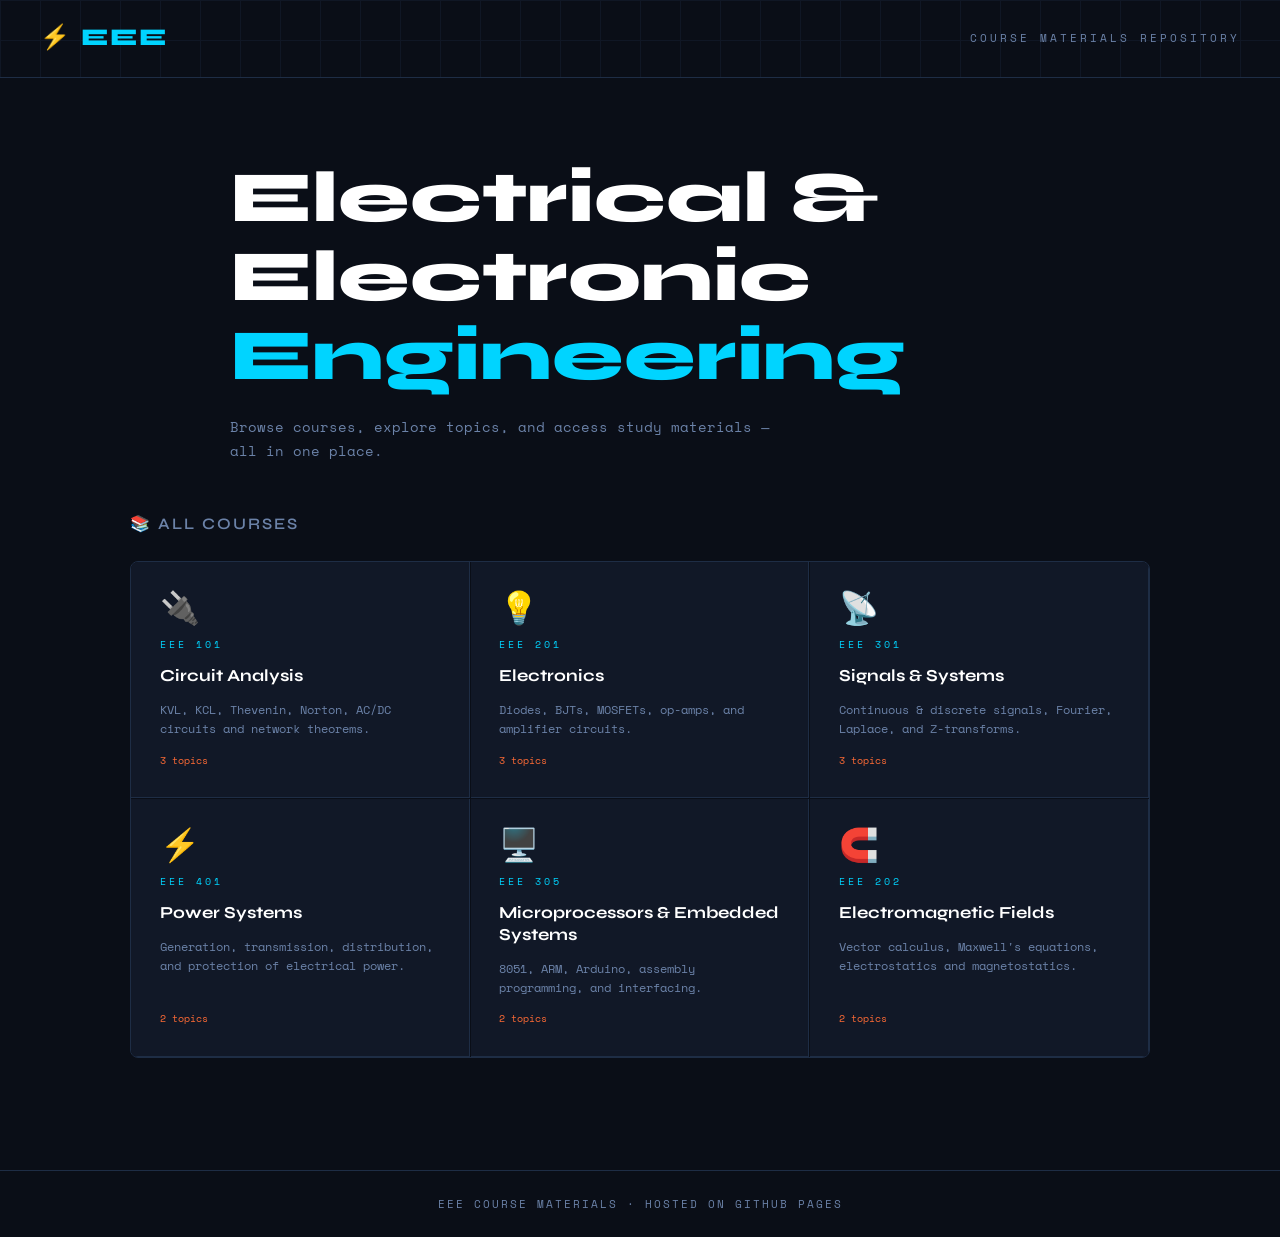
==== index.html @ 3b4bffeb "updated" ====
<!DOCTYPE html>
<html lang="en">
<head>
  <meta charset="UTF-8" />
  <meta name="viewport" content="width=device-width, initial-scale=1.0"/>
  <title>EEE Course Materials</title>
  <link rel="stylesheet" href="css/style.css" />
  <link href="https://fonts.googleapis.com/css2?family=Space+Mono:wght@400;700&family=Syne:wght@400;600;800&display=swap" rel="stylesheet"/>
</head>
<body>

  <header>
    <div class="header-inner">
      <div class="logo">⚡ EEE</div>
      <div class="tagline">Course Materials Repository</div>
    </div>
    <div class="header-grid-bg"></div>
  </header>

  <main>
    <section class="hero">
      <h1>Electrical &amp; Electronic<br/><span>Engineering</span></h1>
      <p class="subtitle">Browse courses, explore topics, and access study materials — all in one place.</p>
    </section>

    <section class="courses-section">
      <h2 class="section-title">📚 All Courses</h2>
      <div class="courses-grid" id="courses-grid">
        <!-- Populated by JS -->
      </div>
    </section>
  </main>

  <footer>
    <p>EEE Course Materials · Hosted on GitHub Pages</p>
  </footer>

  <script src="js/courses.js"></script>
  <script src="js/main.js"></script>
</body>
</html>
---- css/style.css ----
/* ===== RESET & BASE ===== */
*, *::before, *::after { box-sizing: border-box; margin: 0; padding: 0; }

:root {
  --bg: #0a0e17;
  --surface: #111827;
  --surface2: #1a2236;
  --border: #1e2d45;
  --accent: #00d4ff;
  --accent2: #ff6b35;
  --text: #e8f0fe;
  --muted: #6b82a8;
  --green: #00e676;
  --yellow: #ffd740;
  --font-head: 'Syne', sans-serif;
  --font-mono: 'Space Mono', monospace;
}

html { scroll-behavior: smooth; }

body {
  background: var(--bg);
  color: var(--text);
  font-family: var(--font-mono);
  min-height: 100vh;
  display: flex;
  flex-direction: column;
  line-height: 1.6;
}

a { color: inherit; text-decoration: none; }

/* ===== HEADER ===== */
header {
  position: relative;
  border-bottom: 1px solid var(--border);
  overflow: hidden;
  padding: 0;
}

.header-inner {
  position: relative;
  z-index: 2;
  display: flex;
  align-items: center;
  justify-content: space-between;
  padding: 1.2rem 2.5rem;
}

.logo {
  font-family: var(--font-head);
  font-weight: 800;
  font-size: 1.5rem;
  color: var(--accent);
  letter-spacing: 2px;
}

.tagline {
  font-size: 0.7rem;
  color: var(--muted);
  letter-spacing: 3px;
  text-transform: uppercase;
}

.header-grid-bg {
  position: absolute;
  inset: 0;
  background-image:
    linear-gradient(var(--border) 1px, transparent 1px),
    linear-gradient(90deg, var(--border) 1px, transparent 1px);
  background-size: 40px 40px;
  opacity: 0.3;
}

.back-btn {
  font-size: 0.75rem;
  color: var(--accent);
  letter-spacing: 1px;
  padding: 0.4rem 0.9rem;
  border: 1px solid var(--accent);
  border-radius: 4px;
  transition: all 0.2s;
}
.back-btn:hover {
  background: var(--accent);
  color: var(--bg);
}

/* ===== HERO ===== */
.hero {
  padding: 5rem 2.5rem 3rem;
  max-width: 900px;
  margin: 0 auto;
  width: 100%;
}

.hero h1 {
  font-family: var(--font-head);
  font-size: clamp(2.5rem, 6vw, 4.5rem);
  font-weight: 800;
  line-height: 1.1;
  margin-bottom: 1.2rem;
  color: #fff;
}

.hero h1 span {
  color: var(--accent);
  display: block;
}

.subtitle {
  font-size: 0.85rem;
  color: var(--muted);
  max-width: 560px;
  line-height: 1.8;
}

.course-hero, .topic-hero {
  padding-top: 3rem;
  padding-bottom: 2rem;
}

.course-badge {
  display: inline-block;
  font-size: 0.65rem;
  letter-spacing: 3px;
  text-transform: uppercase;
  color: var(--accent2);
  border: 1px solid var(--accent2);
  padding: 0.25rem 0.7rem;
  border-radius: 3px;
  margin-bottom: 1rem;
}

/* ===== MAIN ===== */
main {
  flex: 1;
  max-width: 1100px;
  margin: 0 auto;
  width: 100%;
  padding-bottom: 4rem;
}

/* ===== SECTION TITLE ===== */
.section-title {
  font-family: var(--font-head);
  font-size: 1rem;
  font-weight: 600;
  letter-spacing: 2px;
  text-transform: uppercase;
  color: var(--muted);
  padding: 0 2.5rem;
  margin-bottom: 1.5rem;
}

/* ===== COURSES GRID ===== */
.courses-section {
  padding: 0 0 3rem;
}

.courses-grid {
  display: grid;
  grid-template-columns: repeat(auto-fill, minmax(280px, 1fr));
  gap: 1px;
  border: 1px solid var(--border);
  margin: 0 2.5rem;
  overflow: hidden;
  border-radius: 8px;
}

.course-card {
  background: var(--surface);
  padding: 1.8rem;
  cursor: pointer;
  transition: background 0.2s, transform 0.15s;
  border-right: 1px solid var(--border);
  border-bottom: 1px solid var(--border);
  display: flex;
  flex-direction: column;
  gap: 0.8rem;
}
.course-card:hover {
  background: var(--surface2);
  transform: translateY(-2px);
}

.course-card .card-icon {
  font-size: 2rem;
  line-height: 1;
}

.course-card .card-code {
  font-size: 0.65rem;
  letter-spacing: 3px;
  color: var(--accent);
  text-transform: uppercase;
}

.course-card .card-name {
  font-family: var(--font-head);
  font-size: 1.05rem;
  font-weight: 700;
  color: #fff;
  line-height: 1.3;
}

.course-card .card-desc {
  font-size: 0.72rem;
  color: var(--muted);
  line-height: 1.7;
}

.course-card .card-meta {
  font-size: 0.65rem;
  color: var(--accent2);
  margin-top: auto;
}

/* ===== TOPICS LIST ===== */
.topics-section {
  padding: 0 0 3rem;
}

.topics-list {
  display: flex;
  flex-direction: column;
  gap: 2px;
  margin: 0 2.5rem;
}

.topic-item {
  background: var(--surface);
  border: 1px solid var(--border);
  border-radius: 6px;
  padding: 1.3rem 1.8rem;
  display: flex;
  align-items: center;
  justify-content: space-between;
  cursor: pointer;
  transition: background 0.2s, border-color 0.2s;
  gap: 1rem;
}
.topic-item:hover {
  background: var(--surface2);
  border-color: var(--accent);
}

.topic-item .topic-left {
  display: flex;
  align-items: center;
  gap: 1.2rem;
}

.topic-item .topic-num {
  font-size: 0.65rem;
  color: var(--muted);
  width: 2rem;
  flex-shrink: 0;
}

.topic-item .topic-name {
  font-family: var(--font-head);
  font-size: 0.95rem;
  font-weight: 600;
  color: #fff;
}

.topic-item .topic-tags {
  display: flex;
  gap: 0.4rem;
  flex-wrap: wrap;
}

.tag {
  font-size: 0.6rem;
  padding: 0.2rem 0.5rem;
  border-radius: 3px;
  letter-spacing: 1px;
  text-transform: uppercase;
}
.tag.pdf   { background: #1a2040; color: var(--accent); border: 1px solid var(--accent); }
.tag.code  { background: #1a2c1a; color: var(--green); border: 1px solid var(--green); }
.tag.notes { background: #2c1a0e; color: var(--yellow); border: 1px solid var(--yellow); }
.tag.video { background: #2c0e1a; color: #ff5fa0; border: 1px solid #ff5fa0; }

.topic-arrow {
  font-size: 0.8rem;
  color: var(--muted);
  flex-shrink: 0;
}

/* ===== MATERIALS LIST ===== */
.materials-section { padding: 0 0 3rem; }

.materials-list {
  display: flex;
  flex-direction: column;
  gap: 2px;
  margin: 0 2.5rem 2rem;
}

.material-item {
  background: var(--surface);
  border: 1px solid var(--border);
  border-radius: 6px;
  padding: 1.1rem 1.6rem;
  display: flex;
  align-items: center;
  justify-content: space-between;
  gap: 1rem;
  transition: background 0.2s;
}
.material-item a { flex: 1; display: flex; align-items: center; gap: 1rem; }
.material-item:hover { background: var(--surface2); }

.material-icon { font-size: 1.4rem; flex-shrink: 0; }

.material-info { flex: 1; }
.material-name {
  font-family: var(--font-head);
  font-size: 0.9rem;
  font-weight: 600;
  color: #fff;
}
.material-sub { font-size: 0.68rem; color: var(--muted); margin-top: 0.2rem; }

.material-action {
  font-size: 0.65rem;
  padding: 0.3rem 0.7rem;
  border-radius: 3px;
  border: 1px solid var(--border);
  color: var(--muted);
  flex-shrink: 0;
  cursor: pointer;
  transition: all 0.2s;
}
.material-item:hover .material-action {
  border-color: var(--accent);
  color: var(--accent);
}

/* ===== INLINE CONTENT ===== */
.content-area {
  margin: 0 2.5rem;
  background: var(--surface);
  border: 1px solid var(--border);
  border-radius: 8px;
  padding: 2rem 2.5rem;
  font-size: 0.85rem;
  line-height: 1.9;
  color: var(--text);
  display: none;
}
.content-area.active { display: block; }

.content-area h2 {
  font-family: var(--font-head);
  font-size: 1.2rem;
  color: var(--accent);
  margin: 1.5rem 0 0.6rem;
}
.content-area h3 {
  font-family: var(--font-head);
  font-size: 1rem;
  color: var(--yellow);
  margin: 1.2rem 0 0.4rem;
}
.content-area p { margin-bottom: 1rem; }
.content-area code {
  background: var(--surface2);
  padding: 0.15rem 0.45rem;
  border-radius: 3px;
  color: var(--green);
  font-family: var(--font-mono);
  font-size: 0.8rem;
}
.content-area pre {
  background: var(--surface2);
  border: 1px solid var(--border);
  border-radius: 6px;
  padding: 1.2rem;
  overflow-x: auto;
  margin: 1rem 0;
}
.content-area pre code {
  background: none;
  padding: 0;
  color: var(--green);
}

/* ===== EMPTY STATE ===== */
.empty-state {
  text-align: center;
  padding: 3rem;
  color: var(--muted);
  font-size: 0.8rem;
}

/* ===== FOOTER ===== */
footer {
  border-top: 1px solid var(--border);
  padding: 1.5rem 2.5rem;
  text-align: center;
  font-size: 0.7rem;
  color: var(--muted);
  letter-spacing: 2px;
  text-transform: uppercase;
}

/* ===== RESPONSIVE ===== */
@media (max-width: 600px) {
  .header-inner { padding: 1rem 1.2rem; }
  .hero { padding: 2.5rem 1.2rem 2rem; }
  .section-title { padding: 0 1.2rem; }
  .courses-grid { margin: 0 1.2rem; }
  .topics-list, .materials-list { margin: 0 1.2rem; }
  .content-area { margin: 0 1.2rem; padding: 1.2rem; }
  .topic-tags { display: none; }
}
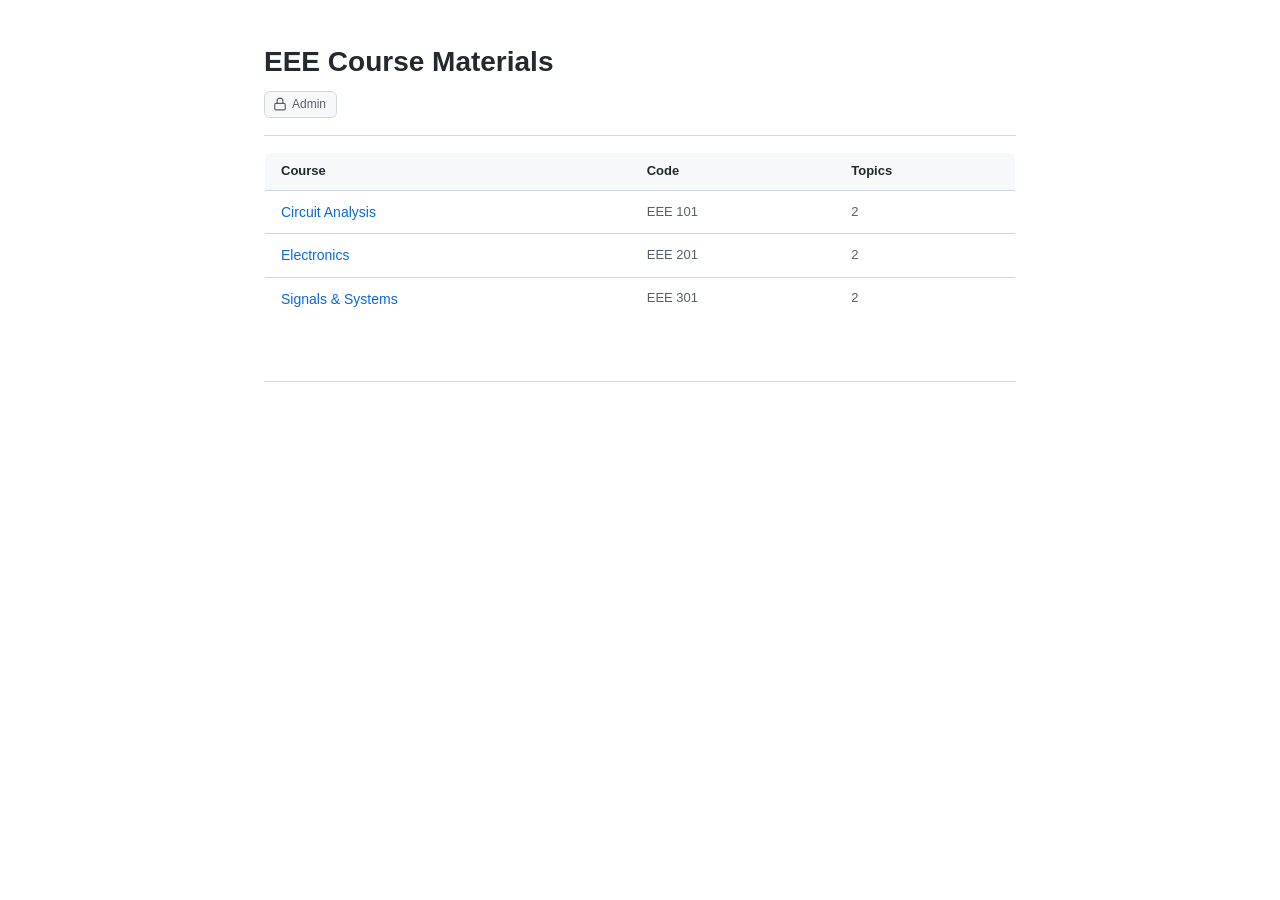
==== commit 7dd2050f: "updated" ====
--- a/index.html
+++ b/index.html
@@ -1,41 +1,59 @@
 <!DOCTYPE html>
 <html lang="en">
 <head>
-  <meta charset="UTF-8" />
+  <meta charset="UTF-8"/>
   <meta name="viewport" content="width=device-width, initial-scale=1.0"/>
   <title>EEE Course Materials</title>
-  <link rel="stylesheet" href="css/style.css" />
-  <link href="https://fonts.googleapis.com/css2?family=Space+Mono:wght@400;700&family=Syne:wght@400;600;800&display=swap" rel="stylesheet"/>
+  <link rel="stylesheet" href="style.css"/>
 </head>
 <body>
 
-  <header>
-    <div class="header-inner">
-      <div class="logo">⚡ EEE</div>
-      <div class="tagline">Course Materials Repository</div>
+  <div class="page">
+
+    <header>
+      <h1>EEE Course Materials</h1>
+      <div class="header-admin-row">
+        <a href="admin/" class="admin-icon-btn" title="Go to Admin">
+          <svg xmlns="http://www.w3.org/2000/svg" width="14" height="14" viewBox="0 0 24 24" fill="none" stroke="currentColor" stroke-width="2" stroke-linecap="round" stroke-linejoin="round">
+            <rect x="3" y="11" width="18" height="11" rx="2" ry="2"></rect>
+            <path d="M7 11V7a5 5 0 0 1 10 0v4"></path>
+          </svg>
+          Admin
+        </a>
+      </div>
+      <hr/>
+    </header>
+
+    <main id="main-content">
+      <!-- root: course list -->
+      <div id="view-root"></div>
+      <!-- inside course: topic list -->
+      <div id="view-course" class="hidden"></div>
+      <!-- inside topic: file list -->
+      <div id="view-topic" class="hidden"></div>
+    </main>
+
+    <footer>
+      <hr/>
+    </footer>
+
+  </div>
+
+  <!-- File preview overlay -->
+  <div id="overlay" class="overlay hidden" onclick="closeOverlay()">
+    <div class="overlay-box" onclick="event.stopPropagation()">
+      <div class="overlay-header">
+        <span id="overlay-title"></span>
+        <div style="display:flex;gap:8px;align-items:center;">
+          <a id="overlay-open" href="#" target="_blank" class="overlay-open-btn">Open ↗</a>
+          <button onclick="closeOverlay()" class="overlay-close">✕</button>
+        </div>
+      </div>
+      <div id="overlay-body" class="overlay-body"></div>
     </div>
-    <div class="header-grid-bg"></div>
-  </header>
+  </div>
 
-  <main>
-    <section class="hero">
-      <h1>Electrical &amp; Electronic<br/><span>Engineering</span></h1>
-      <p class="subtitle">Browse courses, explore topics, and access study materials — all in one place.</p>
-    </section>
-
-    <section class="courses-section">
-      <h2 class="section-title">📚 All Courses</h2>
-      <div class="courses-grid" id="courses-grid">
-        <!-- Populated by JS -->
-      </div>
-    </section>
-  </main>
-
-  <footer>
-    <p>EEE Course Materials · Hosted on GitHub Pages</p>
-  </footer>
-
-  <script src="js/courses.js"></script>
-  <script src="js/main.js"></script>
+  <script src="data.js"></script>
+  <script src="app.js"></script>
 </body>
 </html>
--- a/style.css
+++ b/style.css
@@ -0,0 +1,334 @@
+*, *::before, *::after { box-sizing: border-box; margin: 0; padding: 0; }
+
+body {
+  font-family: -apple-system, BlinkMacSystemFont, "Segoe UI", Helvetica, Arial, sans-serif;
+  font-size: 16px;
+  line-height: 1.6;
+  color: #24292f;
+  background: #ffffff;
+}
+
+.page {
+  max-width: 800px;
+  margin: 0 auto;
+  padding: 40px 24px 60px;
+}
+
+/* ── Header ── */
+header h1 {
+  font-size: 28px;
+  font-weight: 600;
+  margin-bottom: 6px;
+  color: #24292f;
+}
+
+header .subtitle {
+  font-size: 14px;
+  color: #57606a;
+  margin-bottom: 16px;
+}
+
+hr {
+  border: none;
+  border-top: 1px solid #d0d7de;
+  margin: 16px 0;
+}
+
+/* ── Breadcrumb ── */
+.breadcrumb {
+  font-size: 14px;
+  color: #57606a;
+  margin-bottom: 20px;
+  display: flex;
+  align-items: center;
+  gap: 6px;
+  flex-wrap: wrap;
+}
+
+.breadcrumb a {
+  color: #0969da;
+  text-decoration: none;
+  cursor: pointer;
+}
+.breadcrumb a:hover { text-decoration: underline; }
+.breadcrumb .sep { color: #8c959f; }
+.breadcrumb .current { color: #24292f; font-weight: 500; }
+
+/* ── Section heading ── */
+.section-heading {
+  font-size: 20px;
+  font-weight: 600;
+  margin-bottom: 8px;
+  color: #24292f;
+}
+
+.section-desc {
+  font-size: 14px;
+  color: #57606a;
+  margin-bottom: 16px;
+}
+
+/* ── Course / Topic table ── */
+.item-table {
+  width: 100%;
+  border-collapse: collapse;
+  border: 1px solid #d0d7de;
+  border-radius: 6px;
+  overflow: hidden;
+  font-size: 14px;
+}
+
+.item-table thead tr {
+  background: #f6f8fa;
+  border-bottom: 1px solid #d0d7de;
+}
+
+.item-table th {
+  padding: 8px 16px;
+  text-align: left;
+  font-weight: 600;
+  color: #24292f;
+  font-size: 13px;
+}
+
+.item-table td {
+  padding: 10px 16px;
+  border-bottom: 1px solid #d0d7de;
+  vertical-align: middle;
+}
+
+.item-table tr:last-child td { border-bottom: none; }
+
+.item-table tbody tr {
+  cursor: pointer;
+  transition: background 0.1s;
+}
+.item-table tbody tr:hover { background: #f6f8fa; }
+
+.item-link {
+  color: #0969da;
+  text-decoration: none;
+  font-weight: 500;
+}
+.item-link:hover { text-decoration: underline; }
+
+.item-meta {
+  color: #57606a;
+  font-size: 13px;
+}
+
+/* ── File type badge ── */
+.badge {
+  display: inline-block;
+  font-size: 11px;
+  font-weight: 500;
+  padding: 1px 8px;
+  border-radius: 12px;
+  border: 1px solid transparent;
+}
+.badge-pdf   { background: #fff0f0; color: #cf222e; border-color: #ffcdd2; }
+.badge-code  { background: #f0fff4; color: #116329; border-color: #b7dfb8; }
+.badge-link  { background: #f0f8ff; color: #0969da; border-color: #b6d0f7; }
+.badge-image { background: #fdf4ff; color: #6e40c9; border-color: #dbbaf7; }
+.badge-doc   { background: #fff8f0; color: #953800; border-color: #ffd49d; }
+.badge-other { background: #f6f8fa; color: #57606a; border-color: #d0d7de; }
+
+/* ── Empty state ── */
+.empty {
+  padding: 32px 16px;
+  text-align: center;
+  color: #57606a;
+  font-size: 14px;
+  border: 1px solid #d0d7de;
+  border-radius: 6px;
+  background: #f6f8fa;
+}
+
+/* ── Header admin row (next line below title) ── */
+.header-admin-row {
+  margin-top: 6px;
+  margin-bottom: 10px;
+}
+
+.admin-icon-btn {
+  display: inline-flex;
+  align-items: center;
+  gap: 5px;
+  font-size: 12px;
+  font-weight: 500;
+  color: #57606a;
+  border: 1px solid #d0d7de;
+  border-radius: 6px;
+  padding: 3px 10px 3px 8px;
+  background: #f6f8fa;
+  text-decoration: none;
+  transition: color .15s, border-color .15s, background .15s;
+}
+.admin-icon-btn:hover {
+  color: #0969da;
+  border-color: #0969da;
+  background: #f0f8ff;
+}
+
+/* ── Footer ── */
+footer {
+  margin-top: 60px;
+  font-size: 12px;
+}
+.back-btn {
+  background: none;
+  border: none;
+  cursor: pointer;
+  font-size: 14px;
+  color: #0969da;
+  padding: 0;
+  margin-bottom: 14px;
+  font-family: inherit;
+  display: inline-block;
+}
+.back-btn:hover { text-decoration: underline; }
+
+/* ── Section subheading ── */
+.section-subheading {
+  font-size: 13px;
+  font-weight: 600;
+  color: #57606a;
+  text-transform: uppercase;
+  letter-spacing: .4px;
+  margin-bottom: 8px;
+}
+
+/* ── Footer ── */
+footer {
+  margin-top: 60px;
+  font-size: 12px;
+  text-align: right;
+}
+
+.admin-link {
+  color: #c8c8c8;
+  text-decoration: none;
+  font-size: 12px;
+}
+.admin-link:hover { color: #57606a; }
+
+/* ── File Preview Overlay ── */
+.overlay {
+  position: fixed;
+  inset: 0;
+  background: rgba(0,0,0,.5);
+  z-index: 100;
+  display: flex;
+  align-items: center;
+  justify-content: center;
+  padding: 20px;
+}
+
+.overlay-box {
+  background: #fff;
+  border-radius: 6px;
+  width: 100%;
+  max-width: 900px;
+  max-height: 90vh;
+  display: flex;
+  flex-direction: column;
+  overflow: hidden;
+  box-shadow: 0 16px 48px rgba(0,0,0,.25);
+}
+
+.overlay-header {
+  display: flex;
+  align-items: center;
+  justify-content: space-between;
+  padding: 12px 16px;
+  border-bottom: 1px solid #d0d7de;
+  font-size: 14px;
+  font-weight: 500;
+  flex-shrink: 0;
+  gap: 12px;
+}
+
+.overlay-open-btn {
+  font-size: 13px;
+  color: #0969da;
+  text-decoration: none;
+  padding: 4px 10px;
+  border: 1px solid #0969da;
+  border-radius: 4px;
+  transition: background .15s;
+}
+.overlay-open-btn:hover { background: #f0f8ff; }
+
+.overlay-close {
+  background: none;
+  border: none;
+  font-size: 16px;
+  cursor: pointer;
+  color: #57606a;
+  padding: 2px 6px;
+  border-radius: 4px;
+}
+.overlay-close:hover { background: #f6f8fa; }
+
+.overlay-body {
+  flex: 1;
+  overflow: auto;
+  background: #f6f8fa;
+  min-height: 480px;
+  display: flex;
+  align-items: center;
+  justify-content: center;
+}
+
+.overlay-body iframe,
+.overlay-body img {
+  width: 100%;
+  height: 100%;
+  min-height: 480px;
+  border: none;
+  display: block;
+  background: white;
+}
+
+.overlay-body pre {
+  margin: 0;
+  padding: 24px;
+  font-family: "SFMono-Regular", Consolas, monospace;
+  font-size: 13px;
+  line-height: 1.6;
+  color: #24292f;
+  background: #fff;
+  white-space: pre-wrap;
+  word-break: break-word;
+  width: 100%;
+  align-self: flex-start;
+}
+
+.overlay-link-box {
+  background: white;
+  border-radius: 6px;
+  border: 1px solid #d0d7de;
+  padding: 32px 40px;
+  text-align: center;
+  max-width: 380px;
+}
+
+.overlay-link-box p { font-size: 13px; color: #57606a; margin-bottom: 16px; word-break: break-all; }
+.overlay-link-box a {
+  display: inline-block;
+  background: #0969da;
+  color: white;
+  padding: 8px 20px;
+  border-radius: 6px;
+  font-size: 13px;
+  font-weight: 500;
+  text-decoration: none;
+}
+.overlay-link-box a:hover { background: #0550ae; }
+
+.hidden { display: none !important; }
+
+@media (max-width: 600px) {
+  .page { padding: 24px 16px 48px; }
+  header h1 { font-size: 22px; }
+}
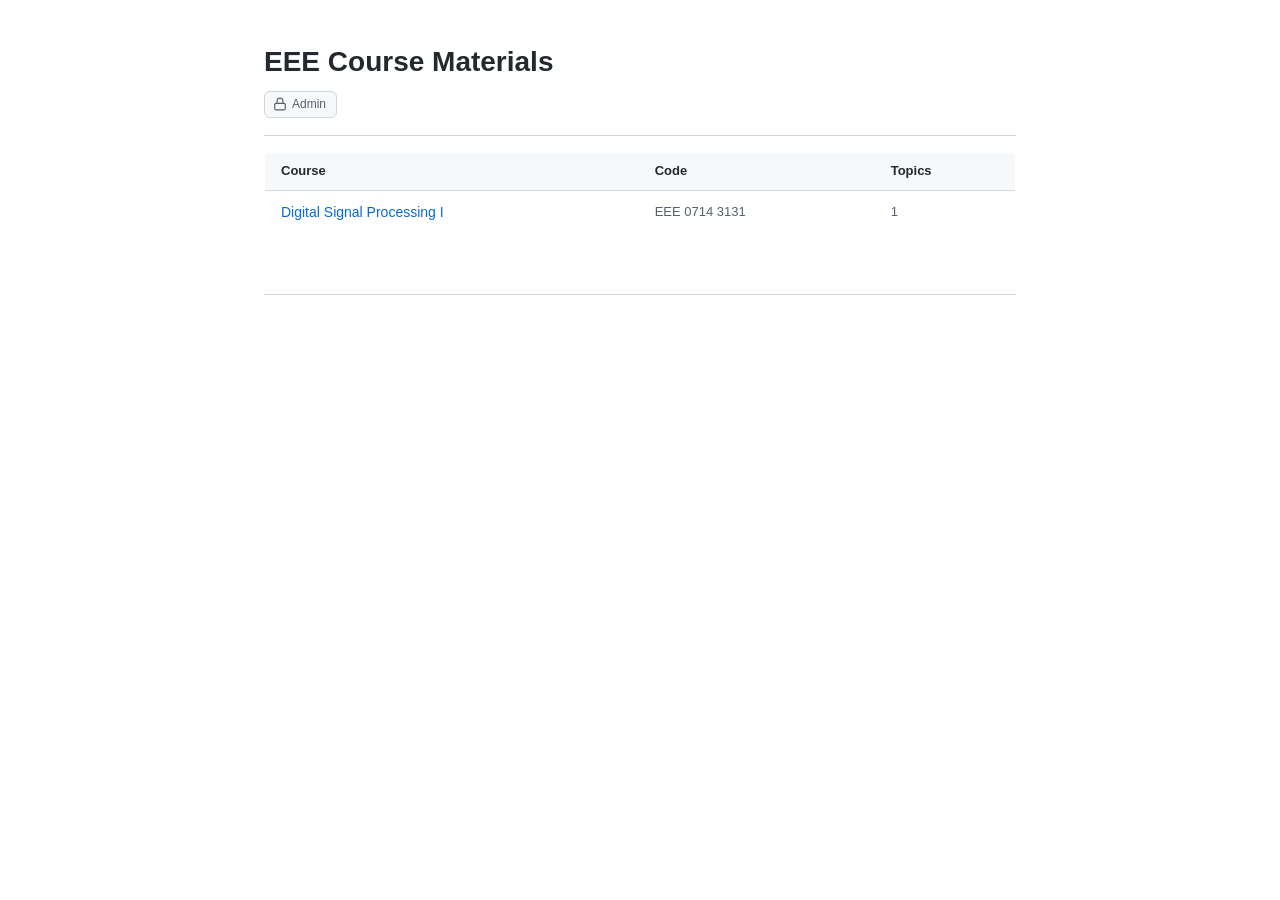
==== commit 8df95db3: "updated" ====
--- a/index.html
+++ b/index.html
@@ -53,7 +53,13 @@
     </div>
   </div>
 
-  <script src="data.js"></script>
+  <script>
+    // Load data.js fresh every time (no browser cache)
+    const s = document.createElement('script');
+    s.src = 'data.js?v=' + Date.now();
+    s.onload = () => { render(); };
+    document.head.appendChild(s);
+  </script>
   <script src="app.js"></script>
 </body>
 </html>
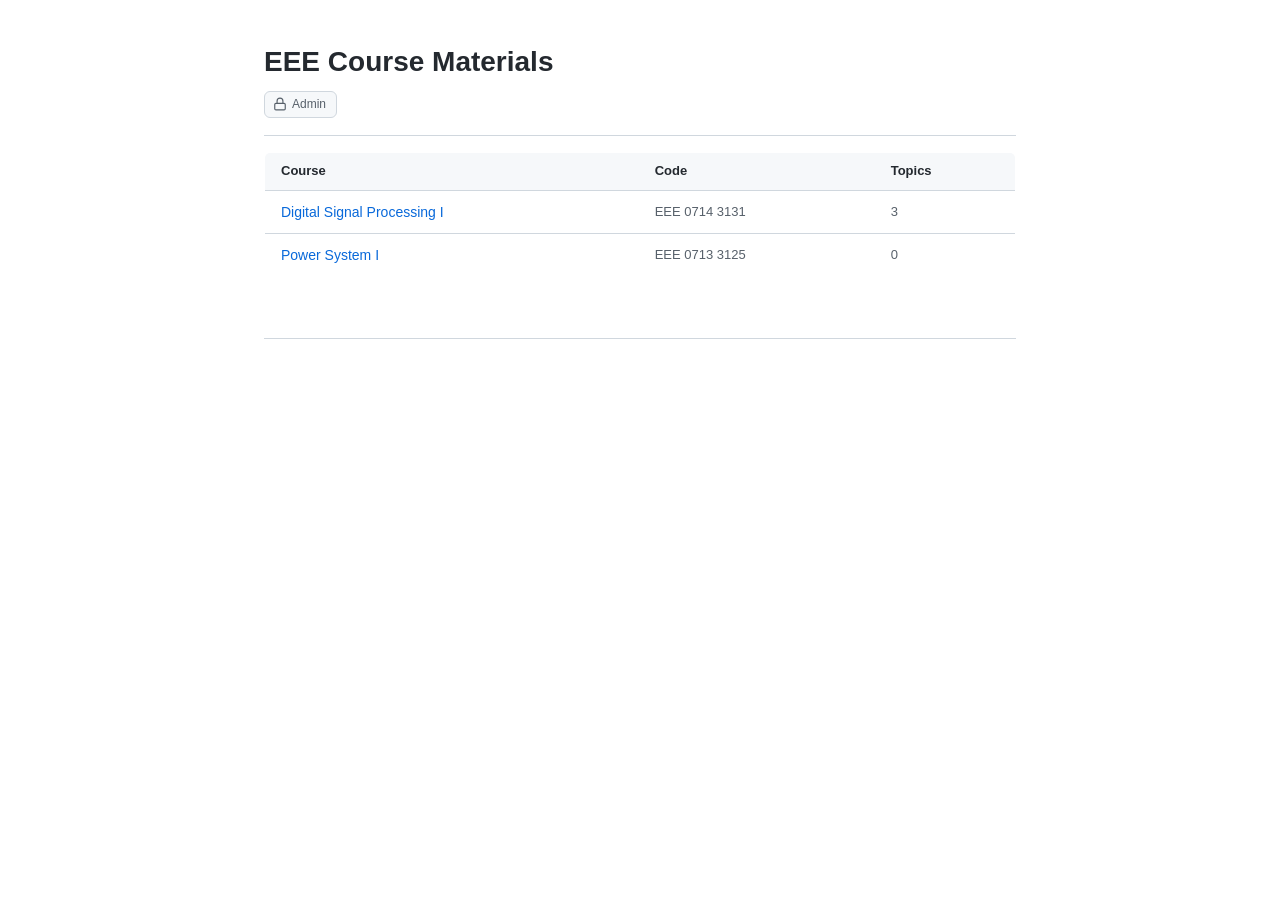
==== commit 94f2e63d: "Fix: open files directly in new tab" ====
--- a/index.html
+++ b/index.html
@@ -25,11 +25,8 @@
     </header>
 
     <main id="main-content">
-      <!-- root: course list -->
       <div id="view-root"></div>
-      <!-- inside course: topic list -->
       <div id="view-course" class="hidden"></div>
-      <!-- inside topic: file list -->
       <div id="view-topic" class="hidden"></div>
     </main>
 
@@ -37,20 +34,6 @@
       <hr/>
     </footer>
 
-  </div>
-
-  <!-- File preview overlay -->
-  <div id="overlay" class="overlay hidden" onclick="closeOverlay()">
-    <div class="overlay-box" onclick="event.stopPropagation()">
-      <div class="overlay-header">
-        <span id="overlay-title"></span>
-        <div style="display:flex;gap:8px;align-items:center;">
-          <a id="overlay-open" href="#" target="_blank" class="overlay-open-btn">Open ↗</a>
-          <button onclick="closeOverlay()" class="overlay-close">✕</button>
-        </div>
-      </div>
-      <div id="overlay-body" class="overlay-body"></div>
-    </div>
   </div>
 
   <script>
@@ -62,4 +45,4 @@
   </script>
   <script src="app.js"></script>
 </body>
-</html>
+</html>
